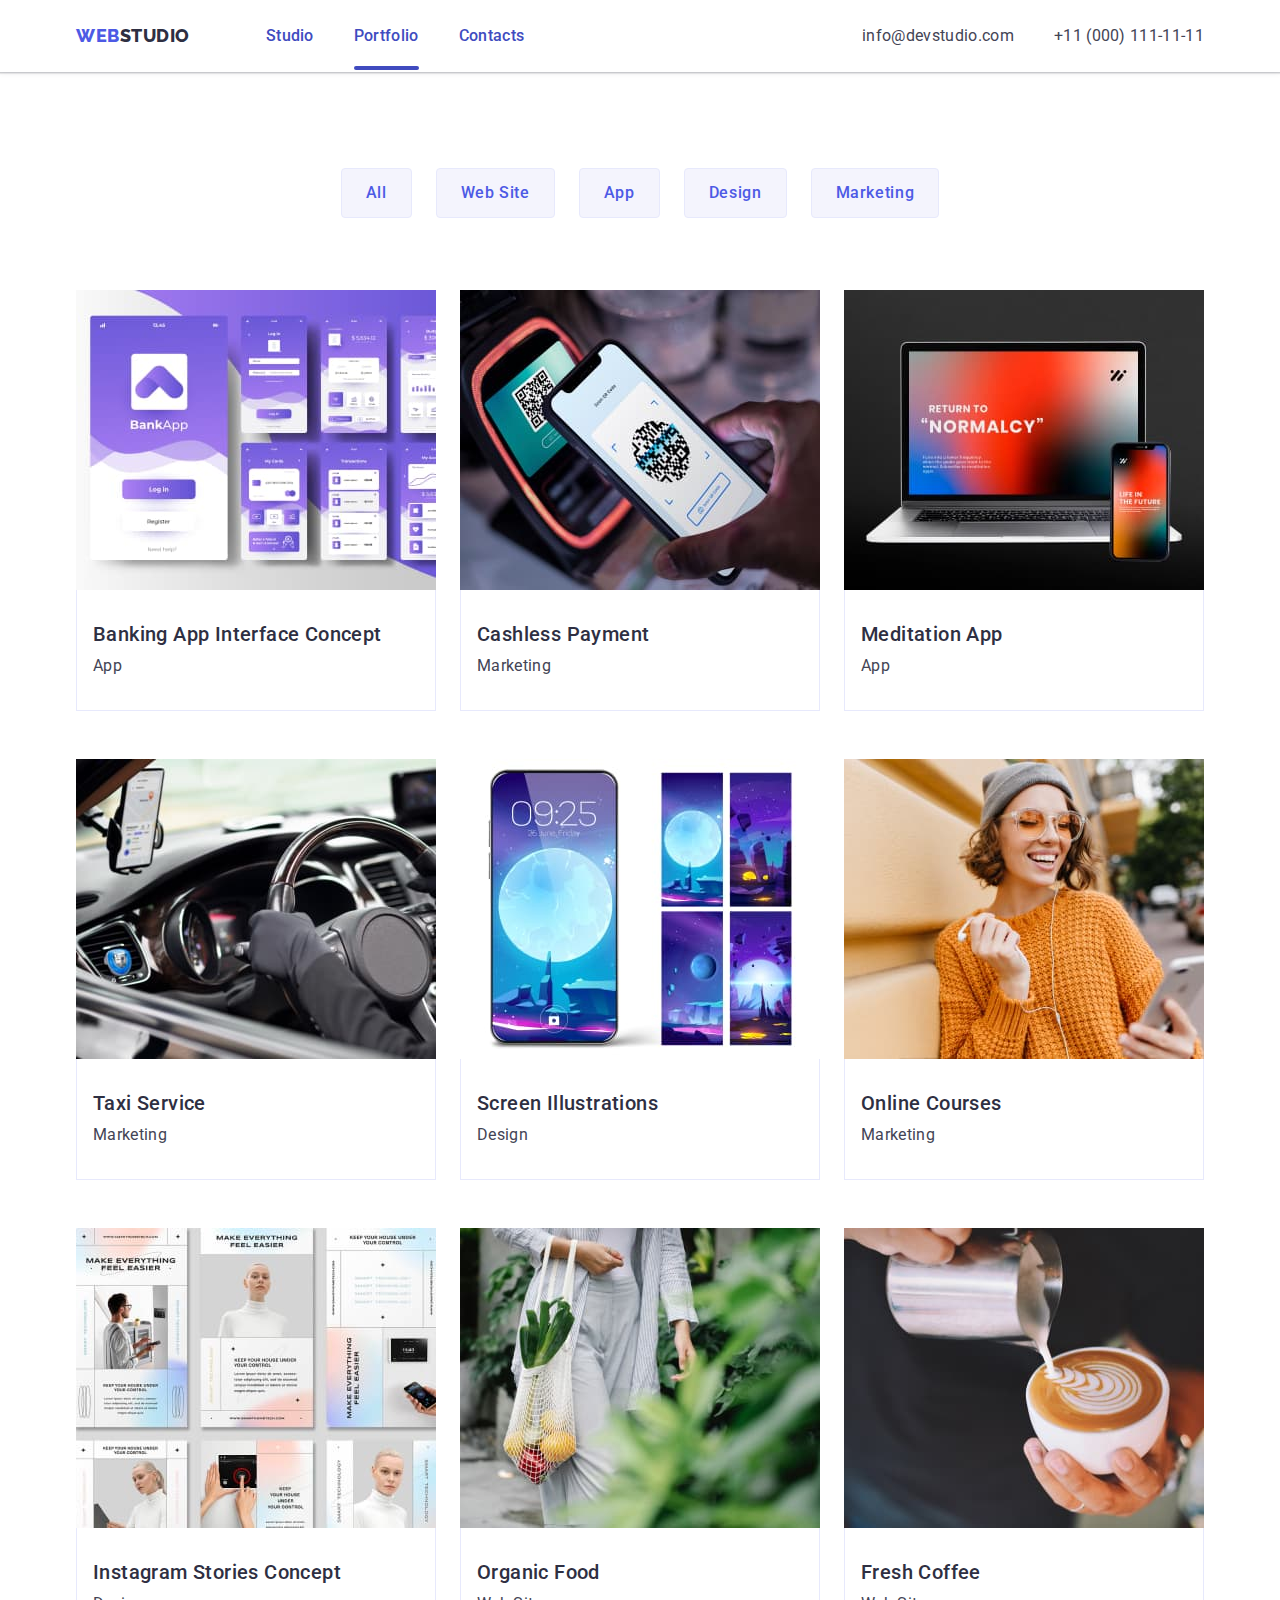
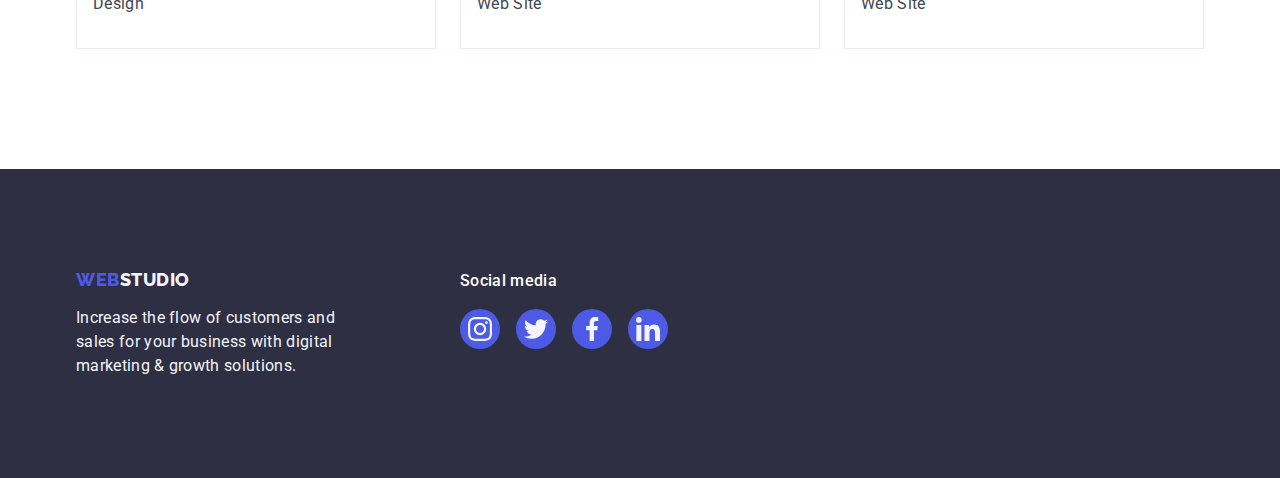
==== portfolio.html @ 8a0a46ce "Initial commit" ====
<!DOCTYPE html>
<html lang="en">
  <head>
    <meta charset="UTF-8" />
    <meta http-equiv="X-UA-Compatible" content="IE=edge" />
    <meta name="viewport" content="width=device-width, initial-scale=1.0" />
    <title>Portfolio</title>
    <link rel="preconnect" href="https://fonts.googleapis.com" />
    <link rel="preconnect" href="https://fonts.gstatic.com" crossorigin />
    <link href="https://fonts.googleapis.com/css2?family=Raleway:wght@800&family=Roboto:wght@400;500;700;900&display=swap" rel="stylesheet" />
    <link rel="stylesheet" href="https://cdnjs.cloudflare.com/ajax/libs/modern-normalize/0.6.0/modern-normalize.min.css" />
    <link rel="stylesheet" href="./css/styles.css" />
  </head>
  <body>
    <!-- Header -->
    <header class="header">
      <div class="container header-container">
        <!-- Navigation -->
        <nav class="navigation">
          <!-- Logo -->
          <a href="./index.html" class="link logo">Web<span class="logo-ending">Studio</span></a>
          <ul class="list nav-list">
            <li class="nav-item">
              <a href="./index.html" class="link branches">Studio</a>
            </li>
            <li class="nav-item">
              <a href="./portfolio.html" class="link branches current-page">Portfolio</a>
            </li>
            <li class="nav-item">
              <a href="" class="link branches">Contacts</a>
            </li>
          </ul>
        </nav>
        <!-- Address -->
        <address class="address">
          <ul class="list">
            <li class="address-item">
              <a href="mailto:info@devstudio.com" class="link contacts">info@devstudio.com</a>
            </li>
            <li class="address-item">
              <a href="tel:+110001111111" class="link contacts">+11 (000) 111-11-11</a>
            </li>
          </ul>
        </address>
      </div>
    </header>
    <!-- Main -->
    <main>
      <!-- Filters -->
      <section class="portfolio">
        <div class="container">
          <h1 class="visually-hidden">Portfolio</h1>
          <ul class="list filter-list">
            <li class="filter">
              <button type="button" class="button filter-button">All</button>
            </li>
            <li class="filter">
              <button type="button" class="button filter-button">Web Site</button>
            </li>
            <li class="filter">
              <button type="button" class="button filter-button">App</button>
            </li>
            <li class="filter">
              <button type="button" class="button filter-button">Design</button>
            </li>
            <li class="filter">
              <button type="button" class="button filter-button">Marketing</button>
            </li>
          </ul>
          <!-- Examples -->
          <ul class="list portfolio-list">
            <li class="portfolio-example">
              <a href="" class="link example-link">
                <div class="portfolio-wrapper">
                  <img src="./images/banking.jpg" alt="Banking App Interface Concept" />
                  <p class="text portfolio-overlay">14 Stylish and User-Friendly App Design Concepts · Task Manager App · Calorie Tracker App · Exotic Fruit Ecommerce App · Cloud Storage App</p>
                </div>
                <div class="example-content">
                  <h2 class="caption">Banking App Interface Concept</h2>
                  <p class="text">App</p>
                </div>
              </a>
            </li>
            <li class="portfolio-example">
              <a href="" class="link example-link">
                <div class="portfolio-wrapper">
                  <img src="./images/payment.jpg" alt="Cashless Payment" width="360" />
                  <p class="text portfolio-overlay">14 Stylish and User-Friendly App Design Concepts · Task Manager App · Calorie Tracker App · Exotic Fruit Ecommerce App · Cloud Storage App</p>
                </div>
                <div class="example-content">
                  <h2 class="caption">Cashless Payment</h2>
                  <p class="text">Marketing</p>
                </div>
              </a>
            </li>
            <li class="portfolio-example">
              <a href="" class="link example-link">
                <div class="portfolio-wrapper">
                  <img src="./images/meditation.jpg" alt="Meditation App" width="360" />
                  <p class="text portfolio-overlay">14 Stylish and User-Friendly App Design Concepts · Task Manager App · Calorie Tracker App · Exotic Fruit Ecommerce App · Cloud Storage App</p>
                </div>
                <div class="example-content">
                  <h2 class="caption">Meditation App</h2>
                  <p class="text">App</p>
                </div>
              </a>
            </li>
            <li class="portfolio-example">
              <a href="" class="link example-link">
                <div class="portfolio-wrapper">
                  <img src="./images/taxi.jpg" alt="Taxi Service" width="360" />
                  <p class="text portfolio-overlay">14 Stylish and User-Friendly App Design Concepts · Task Manager App · Calorie Tracker App · Exotic Fruit Ecommerce App · Cloud Storage App</p>
                </div>
                <div class="example-content">
                  <h2 class="caption">Taxi Service</h2>
                  <p class="text">Marketing</p>
                </div>
              </a>
            </li>
            <li class="portfolio-example">
              <a href="" class="link example-link">
                <div class="portfolio-wrapper">
                  <img src="./images/screen.jpg" alt="Screen Illustrations" width="360" />
                  <p class="text portfolio-overlay">14 Stylish and User-Friendly App Design Concepts · Task Manager App · Calorie Tracker App · Exotic Fruit Ecommerce App · Cloud Storage App</p>
                </div>
                <div class="example-content">
                  <h2 class="caption">Screen Illustrations</h2>
                  <p class="text">Design</p>
                </div>
              </a>
            </li>
            <li class="portfolio-example">
              <a href="" class="link example-link">
                <div class="portfolio-wrapper">
                  <img src="./images/courses.jpg" alt="Online Courses" width="360" />
                  <p class="text portfolio-overlay">14 Stylish and User-Friendly App Design Concepts · Task Manager App · Calorie Tracker App · Exotic Fruit Ecommerce App · Cloud Storage App</p>
                </div>
                <div class="example-content">
                  <h2 class="caption">Online Courses</h2>
                  <p class="text">Marketing</p>
                </div>
              </a>
            </li>
            <li class="portfolio-example">
              <a href="" class="link example-link">
                <div class="portfolio-wrapper">
                  <img src="./images/instagram.jpg" alt="Instagram Stories Concept" width="360" />
                  <p class="text portfolio-overlay">14 Stylish and User-Friendly App Design Concepts · Task Manager App · Calorie Tracker App · Exotic Fruit Ecommerce App · Cloud Storage App</p>
                </div>
                <div class="example-content">
                  <h2 class="caption">Instagram Stories Concept</h2>
                  <p class="text">Design</p>
                </div>
              </a>
            </li>
            <li class="portfolio-example">
              <a href="" class="link example-link">
                <div class="portfolio-wrapper">
                  <img src="./images/food.jpg" alt="Organic Food" width="360" />
                  <p class="text portfolio-overlay">14 Stylish and User-Friendly App Design Concepts · Task Manager App · Calorie Tracker App · Exotic Fruit Ecommerce App · Cloud Storage App</p>
                </div>
                <div class="example-content">
                  <h2 class="caption">Organic Food</h2>
                  <p class="text">Web Site</p>
                </div>
              </a>
            </li>
            <li class="portfolio-example">
              <a href="" class="link example-link">
                <div class="portfolio-wrapper">
                  <img src="./images/coffee.jpg" alt="Fresh Coffee" width="360" />
                  <p class="text portfolio-overlay">14 Stylish and User-Friendly App Design Concepts · Task Manager App · Calorie Tracker App · Exotic Fruit Ecommerce App · Cloud Storage App</p>
                </div>
                <div class="example-content">
                  <h2 class="caption">Fresh Coffee</h2>
                  <p class="text">Web Site</p>
                </div>
              </a>
            </li>
          </ul>
        </div>
      </section>
    </main>
    <!-- Footer -->
    <footer class="footer">
      <div class="container footer-container">
        <div class="footer-text">
          <!-- Logo -->
          <a href="./index.html" class="link logo logo-footer">Web<span class="logo-ending-footer">Studio</span></a>
          <!-- Footer text  -->
          <p class="text-footer">Increase the flow of customers and sales for your business with digital marketing & growth solutions.</p>
        </div>
        <div class="footer-soc">
          <p class="soc-footer">Social media</p>
          <ul class="footer-soc-list list">
            <li class="soc-item">
              <a href="" class="soc-link-footer link">
                <svg class="soc-ico-footer" width="24" height="24">
                  <use href="./images/icons.svg#icon-instagram-2"></use>
                </svg>
              </a>
            </li>
            <li class="soc-item">
              <a href="" class="soc-link-footer link">
                <svg class="soc-ico-footer" width="24" height="24">
                  <use href="./images/icons.svg#icon-twitter-1"></use>
                </svg>
              </a>
            </li>
            <li class="soc-item">
              <a href="" class="soc-link-footer link">
                <svg class="soc-ico-footer" width="24" height="24">
                  <use href="./images/icons.svg#icon-facebook-1"></use>
                </svg>
              </a>
            </li>
            <li class="soc-item">
              <a href="" class="soc-link-footer link">
                <svg class="soc-ico-footer" width="24" height="24">
                  <use href="./images/icons.svg#icon-linkedin-1"></use>
                </svg>
              </a>
            </li>
          </ul>
        </div>
      </div>
    </footer>
  </body>
</html>
---- css/styles.css ----
:root {
}
/* Main tags */
html {
  box-sizing: border-box;
}
*,
*::before,
*::after {
  box-sizing: inherit;
}
h1,
h2,
h3,
p {
  margin-top: 0;
  margin-bottom: 0;
}
body {
  background-color: #ffffff;
  color: #434455;
  font-family: 'Roboto', sans-serif;
}
img {
  display: block;
}
.visually-hidden {
  position: absolute;
  width: 1px;
  height: 1px;
  margin: -1px;
  border: 0;
  padding: 0;
  white-space: nowrap;
  clip-path: inset(100%);
  clip: rect(0 0 0 0);
  overflow: hidden;
}
.container {
  width: 1158px;
  margin-left: auto;
  margin-right: auto;
  padding-left: 15px;
  padding-right: 15px;
}
.link {
  text-decoration: none;
}
.list {
  list-style: none;
  display: flex;
  margin: 0;
  padding: 0;
}
.button {
  background: #4d5ae5;
  cursor: pointer;
  border: none;
  border-radius: 4px;
}
.button:hover,
.button:focus {
  background: #404bbf;
  cursor: pointer;
}
.caption {
  color: #2e2f42;
  font-family: 'Roboto', sans-serif;
  font-weight: 500;
  font-size: 20px;
  line-height: 1.2;
  letter-spacing: 0.02em;
  margin-bottom: 8px;
}
.text {
  color: #434455;
  font-family: 'Roboto', sans-serif;
  font-weight: 400;
  font-size: 16px;
  line-height: 1.5;
  letter-spacing: 0.02em;
  margin: 0;
}
.section-heading {
  color: #2e2f42;
  font-family: 'Roboto', sans-serif;
  font-weight: 700;
  font-size: 36px;
  line-height: 1.11;
  letter-spacing: 0.02em;
  text-transform: capitalize;
  text-align: center;
  margin-bottom: 72px;
}
.soc-item {
  width: 40px;
  height: 40px;
}
.soc-link {
  width: 100%;
  height: 100%;
  border-radius: 50%;
  background-color: #4d5ae5;
  display: flex;
  align-items: center;
  justify-content: center;
}
.soc-link:hover,
.soc-link:focus {
  background-color: #404bbf;
}
.form {
  display: flex;
  gap: 24px;
}
/* Index */
/* Navigation bar */
.header {
  box-shadow: 0px 2px 1px rgba(46, 47, 66, 0.08), 0px 1px 1px rgba(46, 47, 66, 0.16), 0px 1px 6px rgba(46, 47, 66, 0.08);
}
.header-container {
  display: flex;
  align-items: center;
  height: 72px;
}
.navigation {
  display: flex;
  align-items: center;
}
.logo {
  color: #4d5ae5;
  font-family: 'Raleway', sans-serif;
  font-weight: 800;
  font-size: 18px;
  line-height: 1.17;
  letter-spacing: 0.03em;
  text-transform: uppercase;
  margin-right: 76px;
}
.logo-ending {
  color: #2e2f42;
}
.nav-item:not(:last-child) {
  margin-right: 40px;
}
.branches {
  position: relative;
  color: #404bbf;
  font-family: 'Roboto', sans-serif;
  font-weight: 500;
  font-size: 16px;
  line-height: 1.5;
  letter-spacing: 0.02em;
  padding-top: 24px;
  padding-bottom: 24px;
  transition: color 250ms cubic-bezier(0.4, 0, 0.2, 1);
}
.branches:hover,
.branches:focus {
  color: #404bbf;
}
.branches.current-page::after {
  content: '';
  position: absolute;
  left: 0;
  bottom: -1px;
  display: block;
  width: 100%;
  height: 4px;
  border-radius: 2px;
  background-color: #404bbf;
  transition: color 250ms cubic-bezier(0.4, 0, 0.2, 1);
  margin-top: 20px;
}
.address {
  margin-left: auto;
  font-style: normal;
}
.address-item:not(:last-child) {
  margin-right: 40px;
}
.contacts {
  color: #434455;
  font-family: 'Roboto', sans-serif;
  font-weight: 400;
  font-size: 16px;
  line-height: 1.5;
  letter-spacing: 0.02em;
  transition: color 250ms cubic-bezier(0.4, 0, 0.2, 1);
}
.contacts:hover,
.contacts:focus {
  color: #404bbf;
}
/* Hero */
.hero {
  padding-top: 188px;
  padding-bottom: 188px;
  background-image: linear-gradient(rgba(46, 47, 66, 0.7), rgba(46, 47, 66, 0.7)), url(../images/people-office.jpg);
  background-position: center;
  background-repeat: no-repeat;
  background-size: cover;
  max-width: 1440px;
}
.quote {
  max-width: 496px;
  margin-right: auto;
  margin-left: auto;
  color: #ffffff;
  font-family: 'Roboto', sans-serif;
  font-weight: 700;
  font-size: 56px;
  line-height: 1.07;
  letter-spacing: 0.02em;
  text-align: center;
}
.order-button {
  display: block;
  margin-left: auto;
  margin-right: auto;
  min-width: 169px;
  height: 56px;
  color: #ffffff;
  font-family: 'Roboto', sans-serif;
  font-weight: 500;
  font-size: 16px;
  line-height: 1.5;
  letter-spacing: 0.04em;
  box-shadow: 0px 4px 4px rgba(0, 0, 0, 0.15);
  transition: background-color 250ms cubic-bezier(0.4, 0, 0.2, 1);
}
.order-button:hover,
.order-button:focus {
  box-shadow: 0px 4px 4px rgba(0, 0, 0, 0.15);
}
/* Advantages */
.advantages {
  padding: 120px 0 120px;
}
.advantage {
  width: calc((100% - 72px) / 4);
}
.advantage:not(:last-child) {
  margin-right: 24px;
}
.advantage-ico {
  display: flex;
  align-items: center;
  justify-content: center;
  width: 100%;
  height: 112px;
  background: #f4f4fd;
  border-radius: 4px;
  margin-bottom: 8px;
}
/* Work */
.work {
  padding-bottom: 120px;
}
.work-example {
  width: calc((100% - 48px) / 3);
}
.work-example:not(:last-child) {
  margin-right: 24px;
}
/* Team members */
.team {
  background-color: #f4f4fd;
  padding: 120px 0;
}
.team-member {
  width: calc((100% - 72px) / 4);
  background-color: #ffffff;
  text-align: center;
  box-shadow: 0px 1px 6px rgba(46, 47, 66, 0.08), 0px 1px 1px rgba(46, 47, 66, 0.16), 0px 2px 1px rgba(46, 47, 66, 0.08);
  border-radius: 0px 0px 4px 4px;
  box-shadow: 0px 1px 6px rgba(46, 47, 66, 0.08), 0px 1px 1px rgba(46, 47, 66, 0.16), 0px 2px 1px rgba(46, 47, 66, 0.08);
}
.member-info {
  padding: 32px 16px;
}
.team-member:not(:last-child) {
  margin-right: 24px;
}
.member-info-text {
  margin-bottom: 8px;
}
.member-soc-list {
  gap: 24px;
  justify-content: center;
}
.soc-link {
  transition: background-color 250ms cubic-bezier(0.4, 0, 0.2, 1);
}
.soc-ico {
  fill: #f4f4fd;
}
/* Customers */
.customers {
  padding-top: 120px;
  padding-bottom: 120px;
}
.companies {
  gap: 24px;
}
.company {
  width: calc((100% - 120px) / 6);
  height: 88px;
}
.company-link {
  width: 100%;
  height: 100%;
  border: 1px solid #8e8f99;
  border-radius: 4px;
  display: flex;
  align-items: center;
  justify-content: center;
  color: #8e8f99;
  transition: border-color 250ms cubic-bezier(0.4, 0, 0.2, 1), color 250ms cubic-bezier(0.4, 0, 0.2, 1);
}
.company-link:hover,
.company-link:focus {
  border-color: #404bbf;
  color: #404bbf;
}
.company-ico {
  fill: currentColor;
}
.company-ico:hover,
.company-ico:focus {
  fill: #404bbf;
}
/* Footer */
.footer {
  background-color: #2e2f42;
  padding-top: 100px;
  padding-bottom: 100px;
}
.footer-container {
  display: flex;
  align-items: baseline;
}
.footer-text {
  margin-right: 120px;
}
.logo-footer {
  display: inline-block;
  margin-bottom: 16px;
}
.logo-ending-footer {
  color: #f4f4fd;
}
.text-footer {
  color: #f4f4fd;
  font-family: 'Roboto', sans-serif;
  font-weight: 400;
  font-size: 16px;
  line-height: 1.5;
  letter-spacing: 0.02em;
  max-width: 264px;
  margin-top: 0;
}
.footer-soc {
  margin-right: 120px;
}
.soc-footer {
  font-weight: 500;
  line-height: 1.5;
  letter-spacing: 0.02em;
  margin-bottom: 16px;
  color: #ffffff;
}
.footer-soc-list {
  gap: 16px;
}
.soc-link-footer {
  width: 100%;
  height: 100%;
  border-radius: 50%;
  background-color: #4d5ae5;
  display: flex;
  align-items: center;
  justify-content: center;
  transition: background-color 250ms cubic-bezier(0.4, 0, 0.2, 1);
}
.soc-link-footer:hover,
.soc-link-footer:focus {
  background-color: #31d0aa;
}
.soc-ico-footer {
  fill: #f4f4fd;
}
.form-title {
  font-family: 'Roboto', sans-serif;
  font-weight: 500;
  font-size: 16px;
  line-height: 1.5;
  letter-spacing: 0.02em;
  color: #ffffff;
  margin-bottom: 16px;
}
.footer-input {
  width: 264px;
  height: 40px;
  border: 1px solid #ffffff;
  background-color: transparent;
  font-size: 12px;
  line-height: 1.5;
  letter-spacing: 0.04em;
  padding-left: 16px;
  filter: drop-shadow(0px 4px 4px rgba(0, 0, 0, 0.15));
  border-radius: 4px;
  color: #ffffff;
}
.footer-input::placeholder {
  color: #ffffff;
}
.subscribe-button {
  min-width: 165px;
  height: 40px;
  display: flex;
  justify-content: center;
  align-items: center;
  color: #ffffff;
  font-family: 'Roboto', sans-serif;
  font-weight: 500;
  font-size: 16px;
  line-height: 1.5;
  letter-spacing: 0.04em;
}
.send-ico {
  margin-left: 16px;
  fill: #fff;
}
/* Portfolio */
.portfolio {
  padding-top: 96px;
  padding-bottom: 120px;
}
.filter-list {
  align-items: center;
  justify-content: center;
  margin-bottom: 72px;
}
.filter-button {
  background: #f4f4fd;
  color: #4d5ae5;
  font-family: 'Roboto', sans-serif;
  font-weight: 500;
  font-size: 16px;
  line-height: 1.5;
  letter-spacing: 0.04em;
  cursor: pointer;
  border: 1px solid #e7e9fc;
  padding: 12px 24px 12px 24px;
  transition: color 250ms cubic-bezier(0.4, 0, 0.2, 1), background-color 250ms cubic-bezier(0.4, 0, 0.2, 1), border-color 250ms cubic-bezier(0.4, 0, 0.2, 1),
    box-shadow 250ms cubic-bezier(0.4, 0, 0.2, 1);
}
.filter:not(:last-child) {
  margin-right: 24px;
}
.filter-button:hover,
.filter-button:focus {
  background: #404bbf;
  border: 1px solid transparent;
  color: #ffffff;
  box-shadow: 0px 3px 1px rgba(0, 0, 0, 0.1), 0px 2px 1px rgba(0, 0, 0, 0.08), 0px 2px 2px rgba(0, 0, 0, 0.12);
}
.portfolio-list {
  flex-wrap: wrap;
}
.portfolio-example a:hover .portfolio-overlay,
.portfolio-example a:focus .portfolio-overlay {
  transform: translateY(0%);
  opacity: 1;
}
.portfolio-wrapper {
  position: relative;
  overflow: hidden;
}
.portfolio-overlay {
  display: inline-block;
  padding: 40px 32px;
  color: #f4f4fd;
  transform: translateY(100%);
  position: absolute;
  top: 0;
  width: 100%;
  height: 100%;
  background-color: #4d5ae5;
  opacity: 0;
  transition: transform 250ms cubic-bezier(0.4, 0, 0.2, 1);
}
.portfolio-example {
  width: calc((100% - 48px) / 3);
  margin-right: 24px;
  margin-bottom: 48px;
}
.example-link {
  display: block;
  transition: box-shadow 250ms cubic-bezier(0.4, 0, 0.2, 1);
}
.example-link:hover,
.example-link:focus {
  box-shadow: 0px 1px 6px rgba(46, 47, 66, 0.08), 0px 1px 1px rgba(46, 47, 66, 0.16), 0px 2px 1px rgba(46, 47, 66, 0.08);
}
.portfolio-example:nth-child(3n) {
  margin-right: 0;
}
.portfolio-example:nth-last-child(-n + 3) {
  margin-bottom: 0;
}
.example-content {
  padding: 32px 16px;
  border: 1px solid #e7e9fc;
  border-top: none;
}
/* Modal */
.backdrop {
  position: fixed;
  top: 0;
  left: 0;
  width: 100%;
  height: 100%;
  background-color: #2e2f4266;
  transition: opacity 250ms cubic-bezier(0.4, 0, 0.2, 1), visibility 250ms cubic-bezier(0.4, 0, 0.2, 1);
}
.backdrop.is-hidden {
  opacity: 0;
  pointer-events: none;
  visibility: hidden;
}
.modal {
  width: 408px;
  min-height: 584px;
  padding: 72px 24px 24px 24px;
  background-color: #fcfcfc;
  box-shadow: 0px 1px 1px rgba(0, 0, 0, 0.14), 0px 1px 3px rgba(0, 0, 0, 0.12), 0px 2px 1px rgba(0, 0, 0, 0.2);
  border-radius: 4px;
  position: absolute;
  top: 50%;
  left: 50%;
  transform: translate(-50%, -50%);
  transition: transform 250ms cubic-bezier(0.4, 0, 0.2, 1);
}
.modal-escape {
  cursor: pointer;
  border: 1px solid rgba(0, 0, 0, 0.1);
  border-radius: 50%;
  background-color: #e7e9fc;
  width: 24px;
  height: 24px;
  padding: 0;
  display: flex;
  align-items: center;
  justify-content: center;
  position: absolute;
  right: 24px;
  top: 24px;
  transition: background-color 250ms cubic-bezier(0.4, 0, 0.2, 1), border 250ms cubic-bezier(0.4, 0, 0.2, 1);
  margin-bottom: 24px;
}
.modal-escape:hover,
.modal-escape:focus {
  background-color: #404bbf;
  border: none;
}
.close-modal-icon {
  transition: fill 250ms cubic-bezier(0.4, 0, 0.2, 1);
}
.modal-escape:hover .close-modal-icon,
.modal-escape:focus .close-modal-icon {
  fill: #fff;
}
.modal-title {
  font-family: 'Roboto', sans-serif;
  font-weight: 500;
  font-size: 16px;
  line-height: 1.5;
  text-align: center;
  letter-spacing: 0.02em;
  color: #2e2f42;
  margin-bottom: 16px;
}
.form-label {
  display: block;
  font-size: 12px;
  line-height: 1.17;
  letter-spacing: 0.04em;
  color: #8e8f99;
  margin-bottom: 4px;
}
.input-wrap {
  position: relative;
}
.modal-input {
  width: 100%;
  height: 40px;
  border: 1px solid rgba(46, 47, 66, 0.4);
  border-radius: 4px;
  background-color: transparent;
  padding-left: 38px;
  outline: transparent;
  transition: border-color 250ms cubic-bezier(0.4, 0, 0.2, 1);
}
.modal-input:focus {
  border-color: #4d5ae5;
}
.modal-ico {
  position: absolute;
  left: 16px;
  top: 50%;
  transform: translateY(-50%);
  transition: fill 250ms cubic-bezier(0.4, 0, 0.2, 1);
}
.modal-input:focus + .modal-ico {
  fill: #4d5ae5;
}
.user-comment {
  width: 100%;
  height: 120px;
  font-size: 12px;
  line-height: 1.17;
  letter-spacing: 0.04em;
  color: rgba(46, 47, 66, 0.4);
  border: 1px solid rgba(46, 47, 66, 0.4);
  border-radius: 4px;
  background-color: transparent;
  padding: 8px 16px;
  outline: transparent;
  resize: none;
  transition: border-color 250ms cubic-bezier(0.4, 0, 0.2, 1);
}
.user-comment:focus {
  border-color: #4d5ae5;
}
.form-wrap:last-child {
  margin-bottom: 24px;
}
.user-privacy {
  font-size: 12px;
  line-height: 1.17;
  letter-spacing: 0.04em;
  color: #8e8f99;
}
.user-privacy:checked {
  background-color: #404bbf;
  border: none;
  fill: #f4f4fd;
}
.privacy {
  color: #4d5ae5;
}
.chek {
  width: 16px;
  height: 16px;
  border: 1px solid rgba(46, 47, 66, 0.4);
  border-radius: 2px;
  transition: background-color 250ms cubic-bezier(0.4, 0, 0.2, 1), border 250ms cubic-bezier(0.4, 0, 0.2, 1), fill 250ms cubic-bezier(0.4, 0, 0.2, 1);
  display: inline-flex;
  align-items: center;
  justify-content: center;
  fill: transparent;
}
.send-button {
  display: block;
  min-width: 169px;
  height: 56px;
  font-family: 'Roboto', sans-serif;
  font-size: 16px;
  font-weight: 500;
  line-height: 1.5;
  letter-spacing: 0.04em;
  color: #ffffff;
  transition: background-color 250ms cubic-bezier(0.4, 0, 0.2, 1);
}
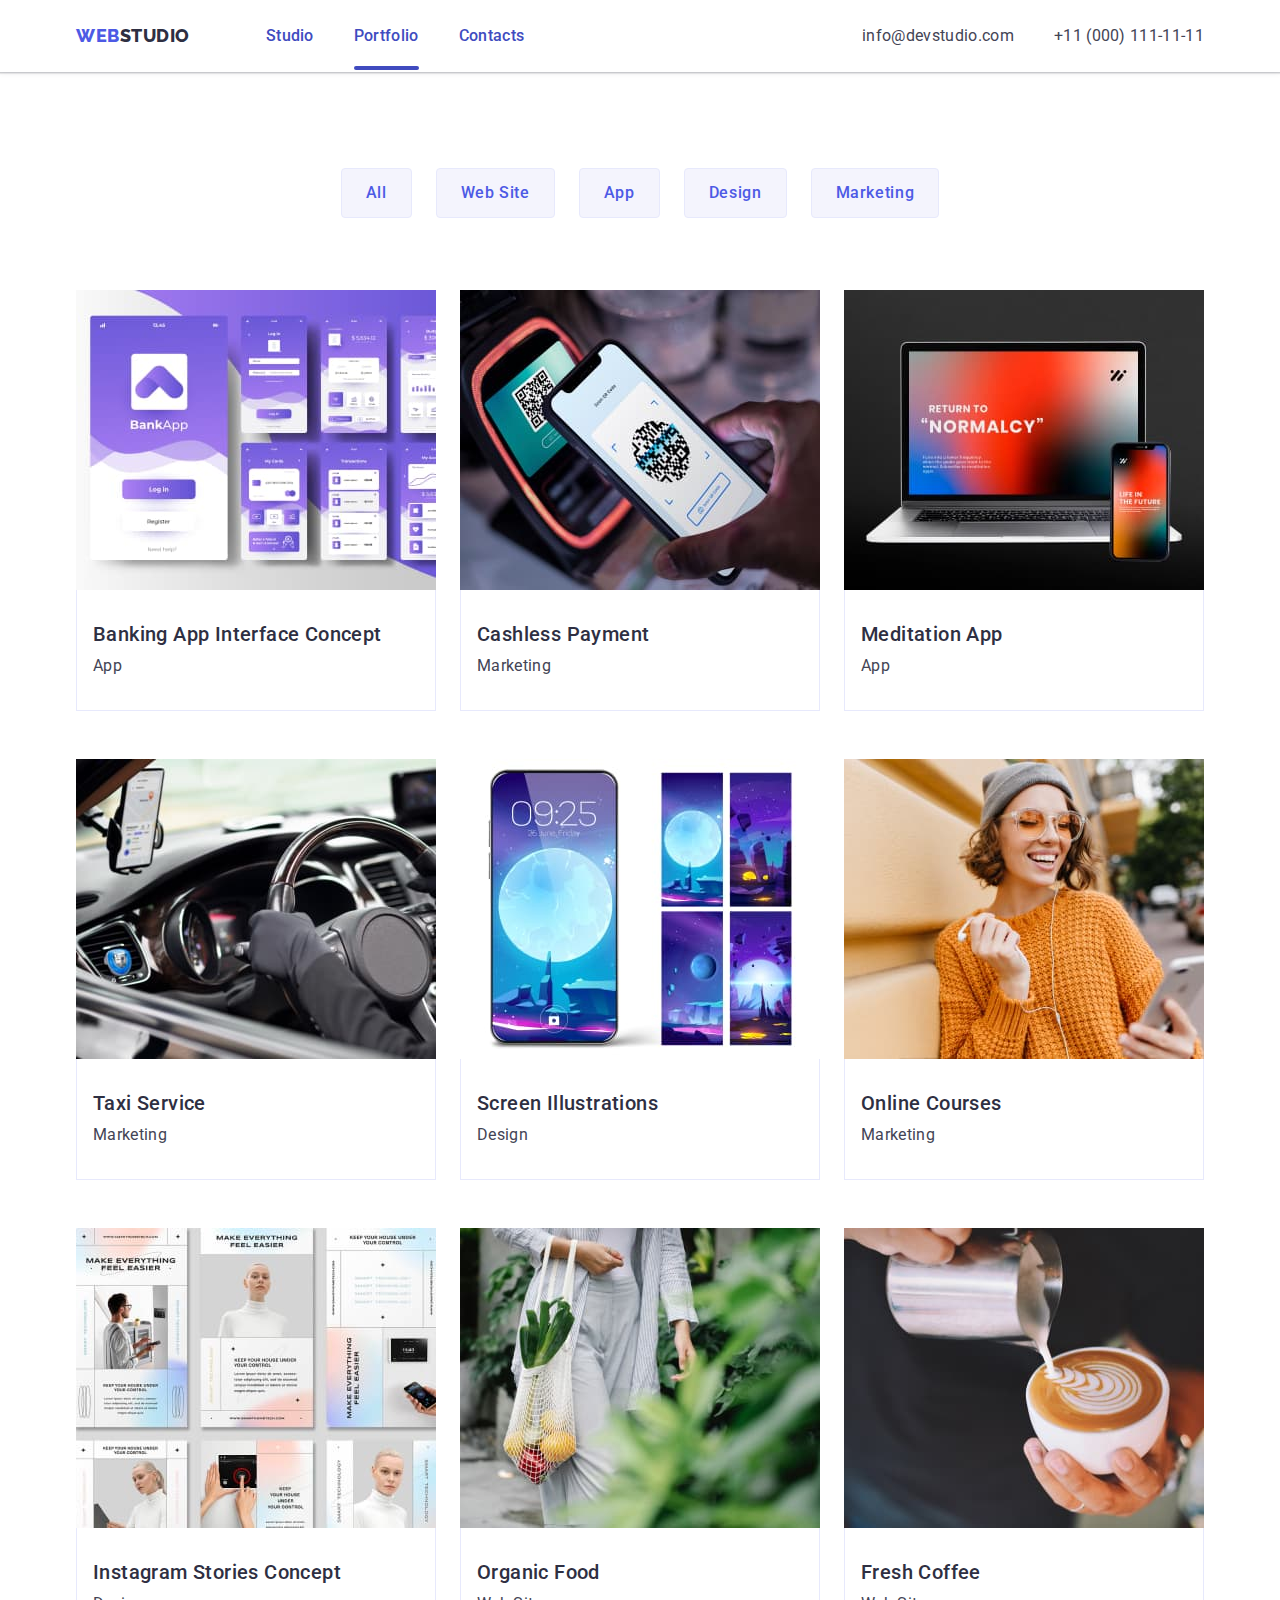
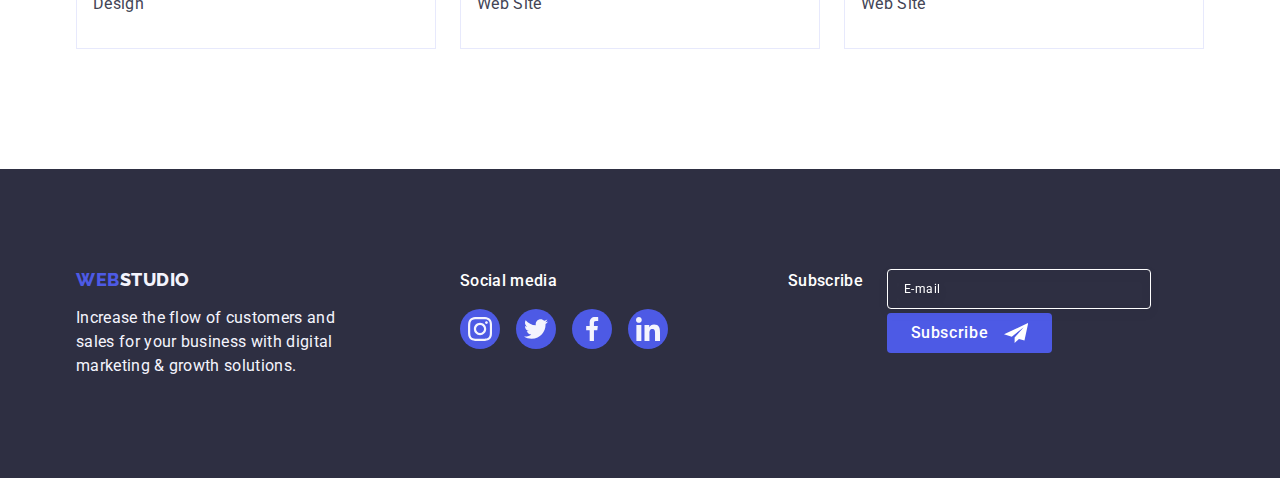
==== commit aac61b1c: "update html and css" ====
--- a/portfolio.html
+++ b/portfolio.html
@@ -223,6 +223,20 @@
             </li>
           </ul>
         </div>
+        <div class="footer-form">
+          <p class="form-title">Subscribe</p>
+          <form class="form">
+            <label class="form-label">
+              <input type="email" placeholder="E-mail" class="footer-input" />
+            </label>
+            <button type="submit" class="button subscribe-button">
+              Subscribe
+              <svg width="24" height="24" class="send-ico">
+                <use href="./images/icons.svg#icon-send"></use>
+              </svg>
+            </button>
+          </form>
+        </div>
       </div>
     </footer>
   </body>
--- a/css/styles.css
+++ b/css/styles.css
@@ -109,10 +109,6 @@
 .soc-link:focus {
   background-color: #404bbf;
 }
-.form {
-  display: flex;
-  gap: 24px;
-}
 /* Index */
 /* Navigation bar */
 .header {
@@ -389,6 +385,10 @@
 }
 .soc-ico-footer {
   fill: #f4f4fd;
+}
+.footer-form {
+  display: flex;
+  gap: 24px;
 }
 .form-title {
   font-family: 'Roboto', sans-serif;
@@ -582,6 +582,10 @@
   color: #2e2f42;
   margin-bottom: 16px;
 }
+.form-wrap {
+  margin-bottom: 8px;
+}
+
 .form-label {
   display: block;
   font-size: 12px;
@@ -615,6 +619,9 @@
 }
 .modal-input:focus + .modal-ico {
   fill: #4d5ae5;
+}
+.comment-wrap {
+  margin-bottom: 16px;
 }
 .user-comment {
   width: 100%;
@@ -634,9 +641,6 @@
 .user-comment:focus {
   border-color: #4d5ae5;
 }
-.form-wrap:last-child {
-  margin-bottom: 24px;
-}
 .user-privacy {
   font-size: 12px;
   line-height: 1.17;
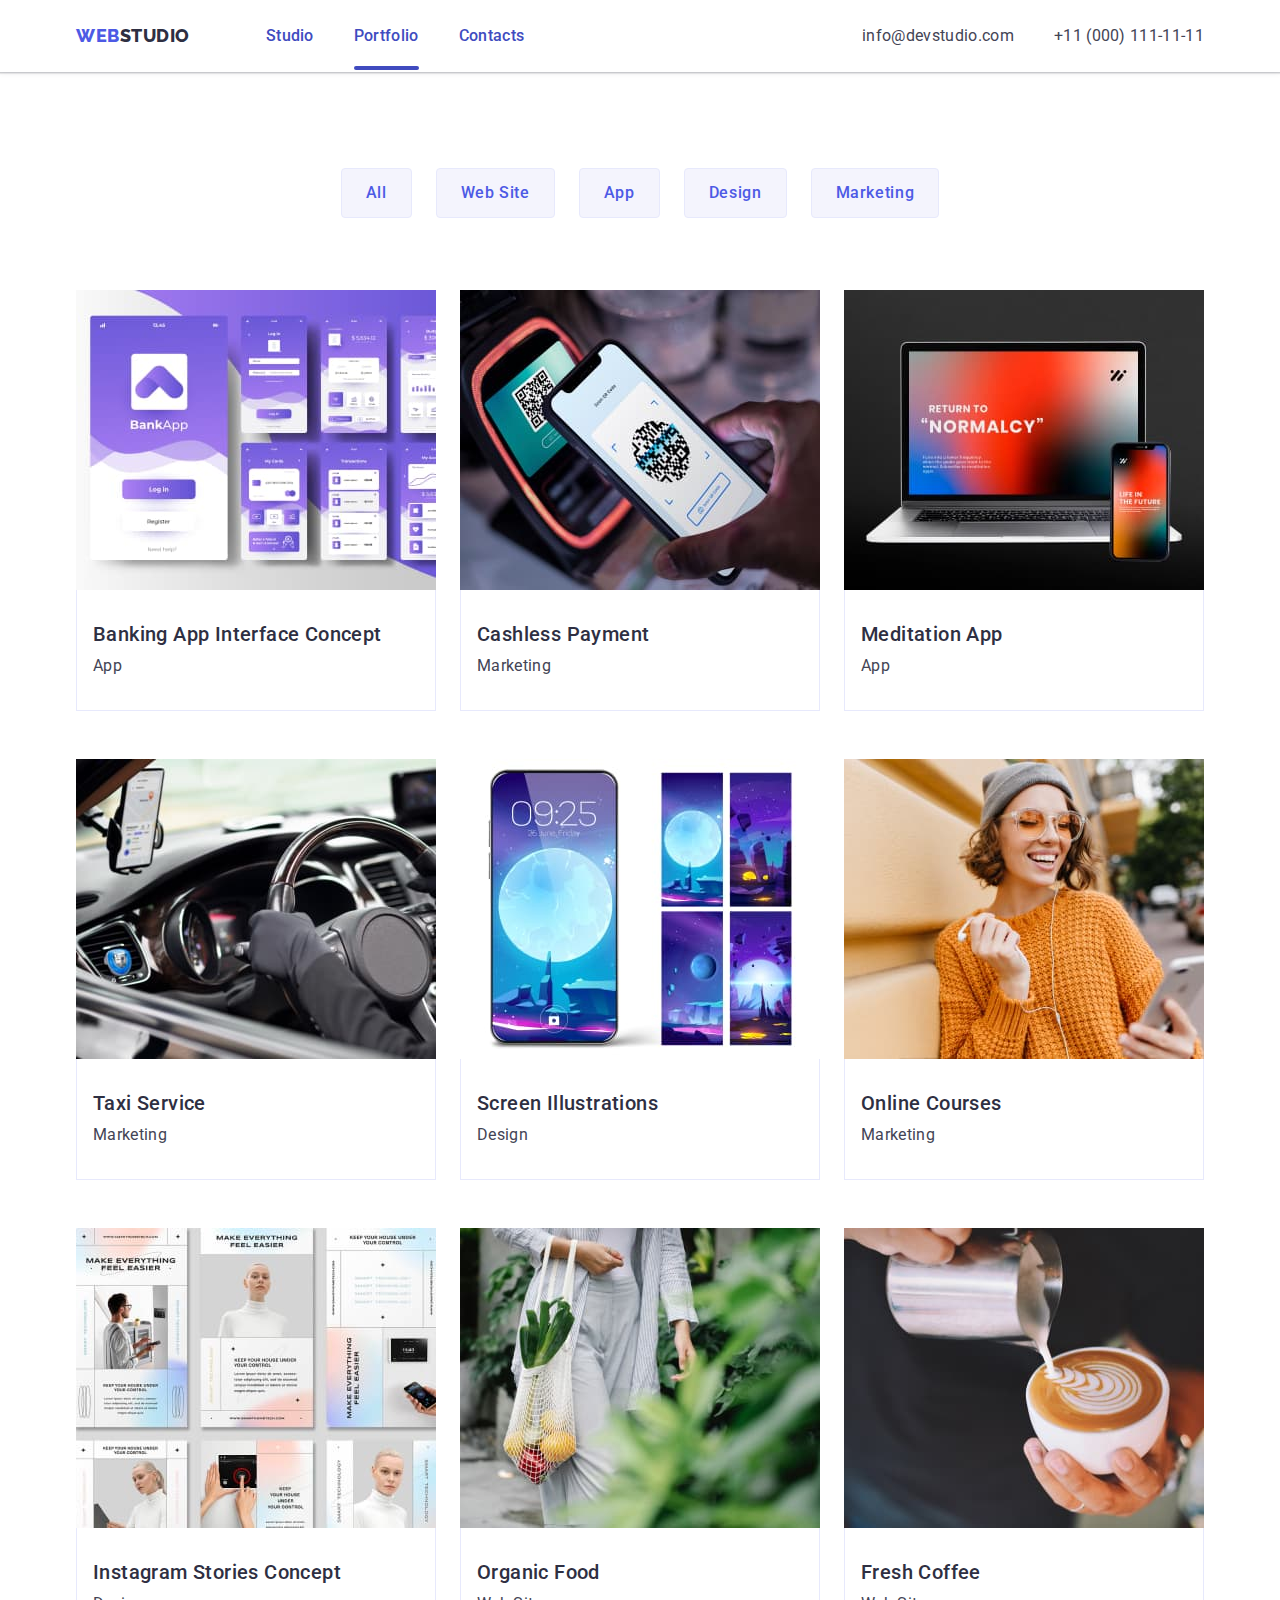
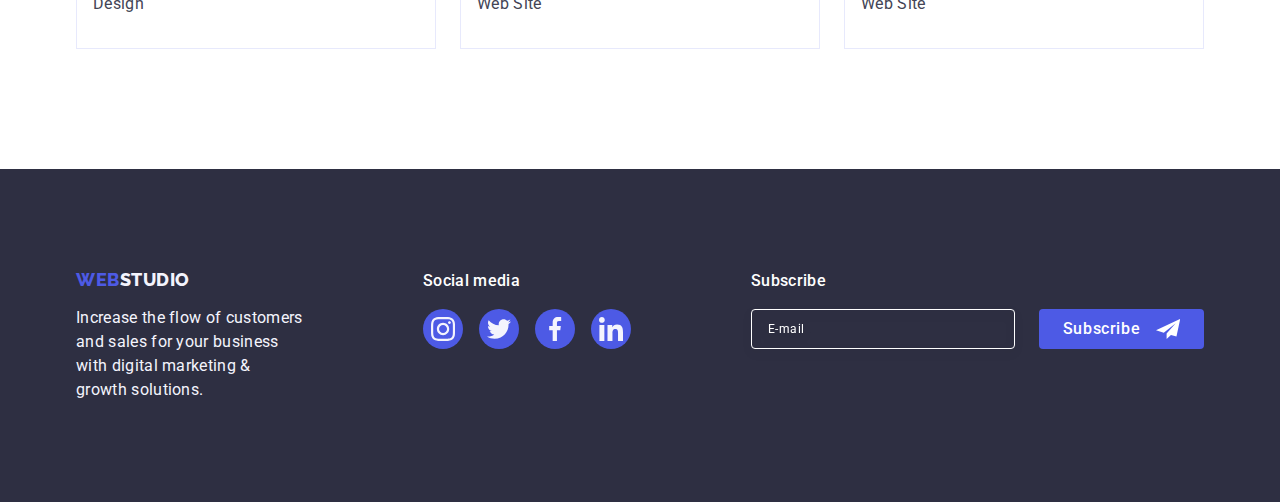
==== commit 39f475f3: "update html and css" ====
--- a/portfolio.html
+++ b/portfolio.html
@@ -223,12 +223,10 @@
             </li>
           </ul>
         </div>
-        <div class="footer-form">
+        <div class="footer-form-container">
           <p class="form-title">Subscribe</p>
-          <form class="form">
-            <label class="form-label">
-              <input type="email" placeholder="E-mail" class="footer-input" />
-            </label>
+          <form class="footer-form">
+            <label class="form-label"> <input name="email-footer type="email" placeholder="E-mail" class="footer-input" /> </label>
             <button type="submit" class="button subscribe-button">
               Subscribe
               <svg width="24" height="24" class="send-ico">
--- a/css/styles.css
+++ b/css/styles.css
@@ -585,7 +585,9 @@
 .form-wrap {
   margin-bottom: 8px;
 }
-
+.form-wrap:last-child {
+  margin-bottom: 24px;
+}
 .form-label {
   display: block;
   font-size: 12px;
@@ -641,6 +643,9 @@
 .user-comment:focus {
   border-color: #4d5ae5;
 }
+.privacy-wrap {
+  margin-bottom: 24px;
+}
 .user-privacy {
   font-size: 12px;
   line-height: 1.17;
